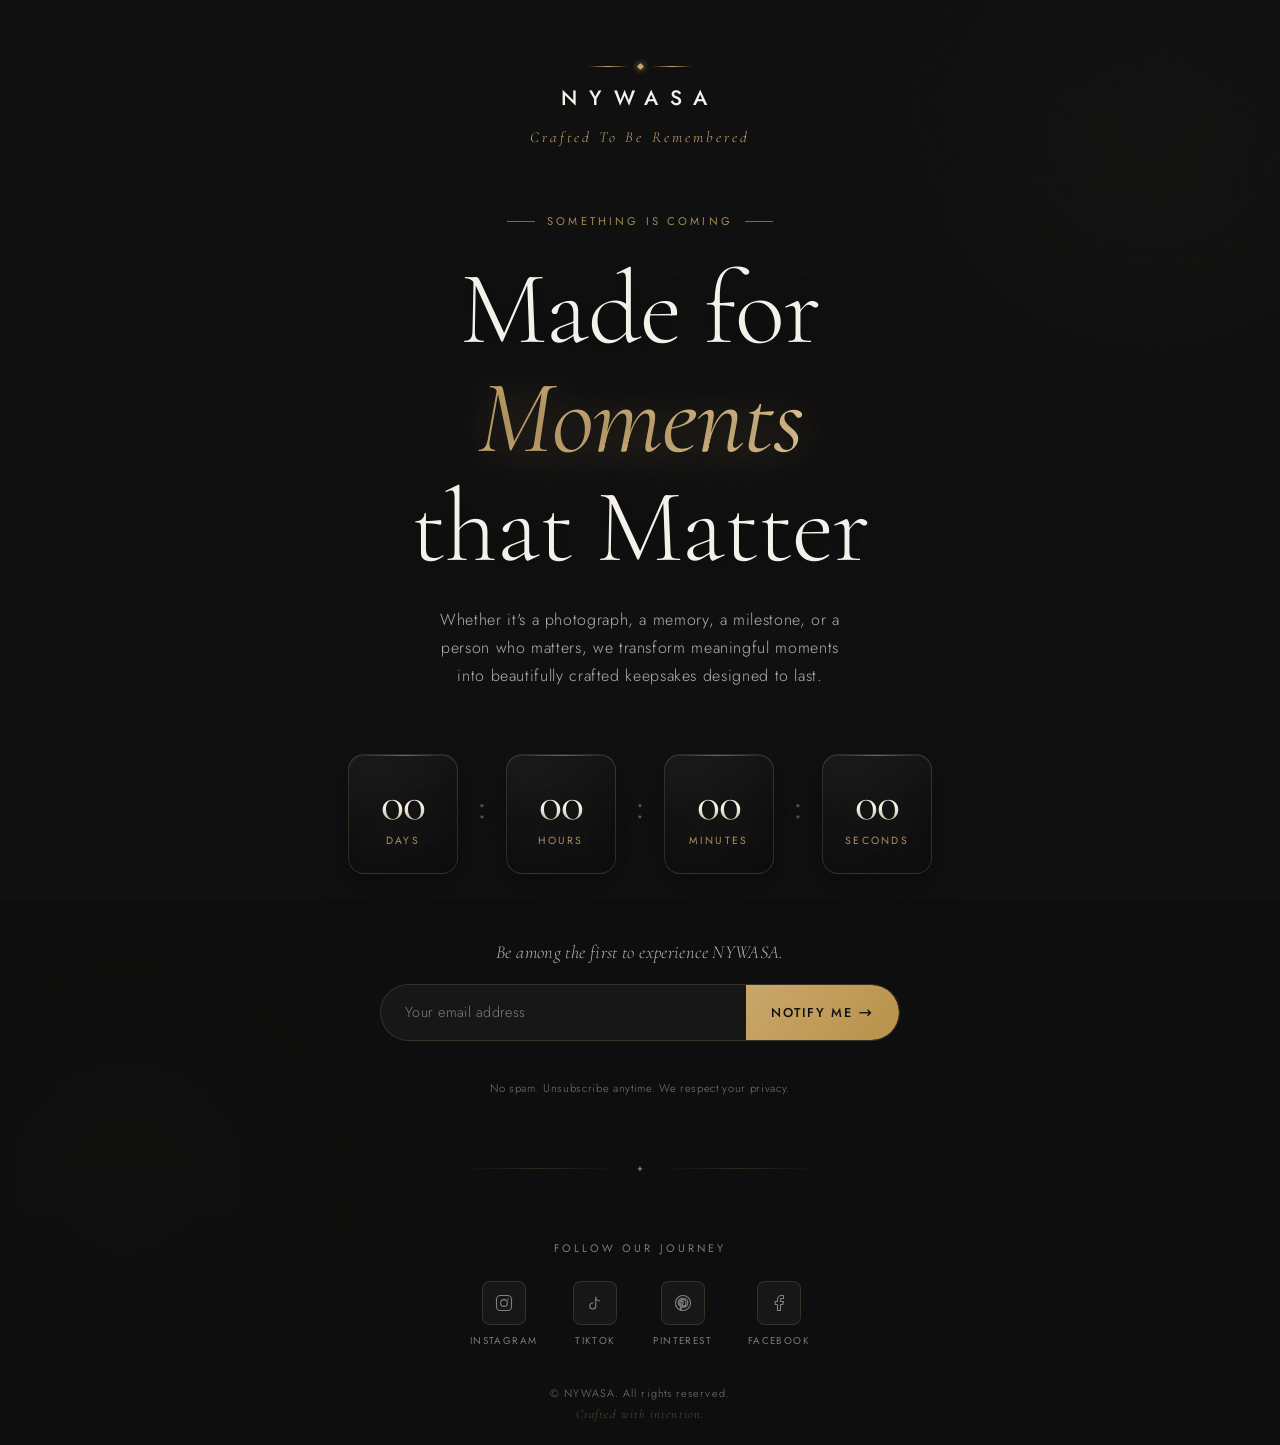
==== index.html @ c8678984 "Merge c170439ab5b6dfbc4a49804aefc891732ab17082 into 57dd207f9b0c1721b9ef463abbc9c0c4e061f1c1" ====
<!DOCTYPE html>
<html lang="en">
<head>
  <meta charset="UTF-8" />
  <meta name="viewport" content="width=device-width, initial-scale=1.0" />

  <!-- ============================================================
       SEO META TAGS
       ============================================================ -->
  <title>NYWASA — Premium Personalized Gifts | Coming Soon</title>
  <meta name="description" content="NYWASA crafts premium personalized gifts designed to leave a lasting impression. Something thoughtful is arriving. Be first to know." />
  <meta name="keywords" content="luxury gifts, personalized gifts, premium gifting, bespoke gifts, NYWASA" />
  <meta name="robots" content="index, follow" />
  <link rel="canonical" href="https://nywasa.com" />

  <!-- ============================================================
       OPEN GRAPH / SOCIAL SHARING TAGS
       ============================================================ -->
  <meta property="og:type" content="website" />
  <meta property="og:title" content="NYWASA — Something Thoughtful Is Arriving" />
  <meta property="og:description" content="Premium personalized gifts designed to leave a lasting impression." />
  <!-- REPLACE: Update this URL with your actual hosted OG image (1200x630px recommended) -->
  <meta property="og:image" content="https://nywasa.com/og-image.jpg" />
  <meta property="og:url" content="https://nywasa.com" />
  <meta property="og:site_name" content="NYWASA" />

  <meta name="twitter:card" content="summary_large_image" />
  <meta name="twitter:title" content="NYWASA — Something Thoughtful Is Arriving" />
  <meta name="twitter:description" content="Premium personalized gifts designed to leave a lasting impression." />
  <!-- REPLACE: Same OG image URL here -->
  <meta name="twitter:image" content="https://nywasa.com/og-image.jpg" />

  <!-- ============================================================
       FAVICON PLACEHOLDER
       Replace href values with your actual favicon files.
       Generate favicons at: https://realfavicongenerator.net
       ============================================================ -->
  <link rel="icon" type="image/svg+xml" href="favicon.svg" />
  <link rel="icon" type="image/png" sizes="32x32" href="favicon-32x32.png" />
  <link rel="apple-touch-icon" sizes="180x180" href="apple-touch-icon.png" />

  <!-- ============================================================
       FONTS
       Using Cormorant Garamond (display) + Jost (body) for
       a distinctly luxury editorial pairing.
       ============================================================ -->
  <link rel="preconnect" href="https://fonts.googleapis.com" />
  <link rel="preconnect" href="https://fonts.gstatic.com" crossorigin />
  <link
    href="https://fonts.googleapis.com/css2?family=Cormorant+Garamond:ital,wght@0,300;0,400;0,500;1,300;1,400&family=Jost:wght@200;300;400;500&display=swap"
    rel="stylesheet"
  />

  <link rel="stylesheet" href="style.css" />
</head>

<body>

  <!-- ============================================================
       AMBIENT GRAIN OVERLAY (pure CSS noise texture for luxury feel)
       ============================================================ -->
  <div class="grain-overlay" aria-hidden="true"></div>

  <!-- ============================================================
       HERO SECTION
       REPLACE: Change the CSS background-image in style.css
       inside the .hero selector to your actual background image.
       ============================================================ -->
  <section class="hero" aria-label="Coming soon hero section">

    <!-- Layered background overlays for depth -->
    <div class="hero__overlay hero__overlay--radial" aria-hidden="true"></div>
    <div class="hero__overlay hero__overlay--bottom" aria-hidden="true"></div>
    <div class="hero__overlay hero__overlay--top" aria-hidden="true"></div>

    <!-- Floating decorative orbs -->
    <div class="orb orb--1" aria-hidden="true"></div>
    <div class="orb orb--2" aria-hidden="true"></div>

    <div class="hero__content">

      <!-- Logo / Brand Name -->
      <header class="brand" role="banner">
        <div class="brand__mark" aria-hidden="true">
          <span class="brand__mark-line"></span>
          <span class="brand__diamond"></span>
          <span class="brand__mark-line"></span>
        </div>
        <h1 class="brand__name">NYWASA</h1>
        <p class="brand__tagline">Crafted To Be Remembered</p>
      </header>

      <!-- Hero Headline -->
      <div class="headline-block">
        <div class="headline-block__eyebrow" aria-hidden="true">
          <span class="eyebrow-line"></span>
          <span class="eyebrow-text">Something is coming</span>
          <span class="eyebrow-line"></span>
        </div>
        <h2 class="headline-block__title">
          Made for<br />
          <em>Moments</em><br />
          that Matter
        </h2>
        <p class="headline-block__sub">
          Whether it's a photograph, a memory, a milestone, or a person who matters, we transform meaningful moments into beautifully crafted keepsakes designed to last.
        </p>
      </div>

      <!-- ============================================================
           COUNTDOWN TIMER
           REPLACE: Change the LAUNCH_DATE value in script.js
           to your actual launch date (format: 'YYYY-MM-DDTHH:MM:SS')
           ============================================================ -->
      <div
        class="countdown"
        role="timer"
        aria-label="Countdown to launch"
        aria-live="polite"
      >
        <div class="countdown__card" aria-label="Days remaining">
          <div class="countdown__number" id="days">00</div>
          <div class="countdown__label">Days</div>
          <div class="countdown__card-glow" aria-hidden="true"></div>
        </div>
        <div class="countdown__separator" aria-hidden="true">:</div>
        <div class="countdown__card" aria-label="Hours remaining">
          <div class="countdown__number" id="hours">00</div>
          <div class="countdown__label">Hours</div>
          <div class="countdown__card-glow" aria-hidden="true"></div>
        </div>
        <div class="countdown__separator" aria-hidden="true">:</div>
        <div class="countdown__card" aria-label="Minutes remaining">
          <div class="countdown__number" id="minutes">00</div>
          <div class="countdown__label">Minutes</div>
          <div class="countdown__card-glow" aria-hidden="true"></div>
        </div>
        <div class="countdown__separator" aria-hidden="true">:</div>
        <div class="countdown__card" aria-label="Seconds remaining">
          <div class="countdown__number" id="seconds">00</div>
          <div class="countdown__label">Seconds</div>
          <div class="countdown__card-glow" aria-hidden="true"></div>
        </div>
      </div>

      <!-- ============================================================
           EMAIL CAPTURE FORM
           REPLACE: See script.js for email submission handling.
           Options documented there:
             1. GitHub Pages static form via Formspree (free)
             2. EmailJS (free tier)
             3. Netlify Forms (if hosting on Netlify)
           ============================================================ -->
      <div class="email-section">
        <p class="email-section__invite">
          Be among the first to experience NYWASA.
        </p>

        <div
          class="email-form"
          role="form"
          aria-label="Early access email signup"
          id="emailForm"
        >
          <div class="email-form__row">
            <label for="emailInput" class="visually-hidden">
              Your email address
            </label>
            <input
              type="email"
              id="emailInput"
              class="email-form__input"
              placeholder="Your email address"
              autocomplete="email"
              aria-required="true"
              aria-describedby="emailError emailSuccess"
              required
            />
            <button
              type="button"
              class="email-form__btn"
              id="submitBtn"
              aria-label="Join the early access list"
              onclick="handleEmailSubmit()"
            >
              <span class="btn-text">Notify Me</span>
              <span class="btn-arrow" aria-hidden="true">→</span>
            </button>
          </div>
          <p
            class="email-form__error"
            id="emailError"
            role="alert"
            aria-live="assertive"
          ></p>
          <div
            class="email-form__success"
            id="emailSuccess"
            role="status"
            aria-live="polite"
            style="display:none"
          >
            <span class="success-icon" aria-hidden="true">✦</span>
            <span>You're on the list. We'll be in touch.</span>
          </div>
        </div>

        <p class="email-section__privacy">
          No spam. Unsubscribe anytime. We respect your privacy.
        </p>
      </div>

      <!-- Divider -->
      <div class="divider" aria-hidden="true">
        <span class="divider__line"></span>
        <span class="divider__ornament">✦</span>
        <span class="divider__line"></span>
      </div>

      <!-- ============================================================
           SOCIAL LINKS
           REPLACE: Update each href with your actual social media URLs
           ============================================================ -->
      <nav class="social" aria-label="Social media links">
        <p class="social__label">Follow Our Journey</p>
        <div class="social__links">

          <!-- Instagram -->
          <a
            href="https://instagram.com/nywasa"
            class="social__link"
            target="_blank"
            rel="noopener noreferrer"
            aria-label="Follow NYWASA on Instagram"
          >
            <div class="social__icon-wrap">
              <svg class="social__icon" viewBox="0 0 24 24" fill="none" xmlns="http://www.w3.org/2000/svg" aria-hidden="true">
                <rect x="2" y="2" width="20" height="20" rx="5" stroke="currentColor" stroke-width="1.5"/>
                <circle cx="12" cy="12" r="4.5" stroke="currentColor" stroke-width="1.5"/>
                <circle cx="17.5" cy="6.5" r="1" fill="currentColor"/>
              </svg>
            </div>
            <span class="social__name">Instagram</span>
          </a>

          <!-- TikTok -->
          <a
            href="https://tiktok.com/@nywasa"
            class="social__link"
            target="_blank"
            rel="noopener noreferrer"
            aria-label="Follow NYWASA on TikTok"
          >
            <div class="social__icon-wrap">
              <svg class="social__icon" viewBox="0 0 24 24" fill="none" xmlns="http://www.w3.org/2000/svg" aria-hidden="true">
                <path d="M9 12a4 4 0 1 0 4 4V4a5 5 0 0 0 5 5" stroke="currentColor" stroke-width="1.5" stroke-linecap="round" stroke-linejoin="round"/>
              </svg>
            </div>
            <span class="social__name">TikTok</span>
          </a>

          <!-- Pinterest -->
          <a
            href="https://pinterest.com/nywasa"
            class="social__link"
            target="_blank"
            rel="noopener noreferrer"
            aria-label="Follow NYWASA on Pinterest"
          >
            <div class="social__icon-wrap">
              <svg class="social__icon" viewBox="0 0 24 24" fill="none" xmlns="http://www.w3.org/2000/svg" aria-hidden="true">
                <path d="M12 2C6.477 2 2 6.477 2 12c0 4.236 2.636 7.855 6.356 9.312-.088-.791-.167-2.005.035-2.868.181-.78 1.172-4.97 1.172-4.97s-.299-.598-.299-1.482c0-1.388.806-2.428 1.808-2.428.853 0 1.267.641 1.267 1.408 0 .858-.546 2.140-.828 3.330-.236.995.498 1.806 1.476 1.806 1.771 0 3.135-1.866 3.135-4.560 0-2.385-1.713-4.052-4.159-4.052-2.833 0-4.495 2.124-4.495 4.320 0 .855.329 1.771.740 2.271a.3.3 0 0 1 .069.284c-.075.314-.243.995-.276 1.134-.044.181-.146.220-.337.133-1.249-.581-2.030-2.407-2.030-3.874 0-3.154 2.292-6.052 6.608-6.052 3.469 0 6.165 2.473 6.165 5.776 0 3.447-2.173 6.220-5.190 6.220-1.013 0-1.966-.527-2.292-1.148l-.623 2.378c-.226.869-.835 1.958-1.244 2.621.937.290 1.931.446 2.962.446 5.523 0 10-4.477 10-10S17.523 2 12 2z" stroke="currentColor" stroke-width="1.5" stroke-linecap="round" fill="none"/>
              </svg>
            </div>
            <span class="social__name">Pinterest</span>
          </a>

          <!-- Facebook -->
          <a
            href="https://facebook.com/nywasa"
            class="social__link"
            target="_blank"
            rel="noopener noreferrer"
            aria-label="Follow NYWASA on Facebook"
          >
            <div class="social__icon-wrap">
              <svg class="social__icon" viewBox="0 0 24 24" fill="none" xmlns="http://www.w3.org/2000/svg" aria-hidden="true">
                <path d="M18 2h-3a5 5 0 0 0-5 5v3H7v4h3v8h4v-8h3l1-4h-4V7a1 1 0 0 1 1-1h3z" stroke="currentColor" stroke-width="1.5" stroke-linecap="round" stroke-linejoin="round"/>
              </svg>
            </div>
            <span class="social__name">Facebook</span>
          </a>

        </div>
      </nav>

    </div><!-- /.hero__content -->

    <!-- Footer inside hero -->
    <footer class="hero__footer" role="contentinfo">
      <p>© <span id="currentYear"></span> NYWASA. All rights reserved.</p>
      <p class="hero__footer-sub">Crafted with intention.</p>
    </footer>

  </section>

  <script src="script.js"></script>
</body>
</html>
---- style.css ----
/* ================================================================
   NYWASA — Coming Soon Landing Page
   style.css
   
   Architecture:
   1. CSS Custom Properties (Design Tokens)
   2. Reset & Base
   3. Grain Overlay
   4. Hero & Background
   5. Brand / Logo
   6. Headline Block
   7. Countdown Timer
   8. Email Capture
   9. Divider
   10. Social Links
   11. Footer
   12. Animations & Keyframes
   13. Utility Classes
   14. Responsive Breakpoints
   ================================================================ */


/* ----------------------------------------------------------------
   1. DESIGN TOKENS
   REPLACE: Update colors, fonts here to re-theme the entire page
   ---------------------------------------------------------------- */
:root {
  /* Colors */
  --color-bg:         #0E0E0E;
  --color-surface:    #141414;
  --color-glass:      rgba(255, 255, 255, 0.04);
  --color-glass-border: rgba(201, 166, 107, 0.18);
  --color-text:       #F5F2EB;
  --color-text-muted: rgba(245, 242, 235, 0.48);
  --color-text-sub:   rgba(245, 242, 235, 0.72);
  --color-gold:       #C9A66B;
  --color-gold-light: #DFC08A;
  --color-gold-dim:   rgba(201, 166, 107, 0.24);
  --color-gold-glow:  rgba(201, 166, 107, 0.08);
  --color-error:      #E07070;
  --color-success:    #8FAF85;

  /* Typography */
  --font-display:  'Cormorant Garamond', Georgia, serif;
  --font-body:     'Jost', system-ui, sans-serif;

  /* Spacing */
  --space-xs:  0.5rem;
  --space-sm:  1rem;
  --space-md:  1.5rem;
  --space-lg:  2.5rem;
  --space-xl:  4rem;
  --space-2xl: 6rem;

  /* Motion */
  --ease-luxury:  cubic-bezier(0.16, 1, 0.3, 1);
  --ease-smooth:  cubic-bezier(0.4, 0, 0.2, 1);
  --duration-fast: 240ms;
  --duration-med:  480ms;
  --duration-slow: 800ms;

  /* Radii */
  --radius-sm:  4px;
  --radius-md:  8px;
  --radius-lg:  16px;
  --radius-xl:  24px;
  --radius-pill: 100px;
}


/* ----------------------------------------------------------------
   2. RESET & BASE
   ---------------------------------------------------------------- */
*, *::before, *::after {
  margin: 0;
  padding: 0;
  box-sizing: border-box;
}

html {
  font-size: 16px;
  scroll-behavior: smooth;
  -webkit-text-size-adjust: 100%;
}

body {
  background-color: var(--color-bg);
  color: var(--color-text);
  font-family: var(--font-body);
  font-weight: 300;
  line-height: 1.6;
  min-height: 100vh;
  overflow-x: hidden;
  -webkit-font-smoothing: antialiased;
  -moz-osx-font-smoothing: grayscale;
}

img, svg { display: block; max-width: 100%; }

a {
  color: inherit;
  text-decoration: none;
}

button {
  font-family: inherit;
  cursor: pointer;
  border: none;
  background: none;
}

input {
  font-family: inherit;
  appearance: none;
  -webkit-appearance: none;
}

/* Focus-visible for keyboard nav */
:focus-visible {
  outline: 2px solid var(--color-gold);
  outline-offset: 3px;
  border-radius: var(--radius-sm);
}


/* ----------------------------------------------------------------
   3. GRAIN OVERLAY — adds luxury film texture
   ---------------------------------------------------------------- */
.grain-overlay {
  position: fixed;
  inset: 0;
  z-index: 999;
  pointer-events: none;
  opacity: 0.032;
  background-image: url("data:image/svg+xml,%3Csvg viewBox='0 0 256 256' xmlns='http://www.w3.org/2000/svg'%3E%3Cfilter id='noise'%3E%3CfeTurbulence type='fractalNoise' baseFrequency='0.9' numOctaves='4' stitchTiles='stitch'/%3E%3C/filter%3E%3Crect width='100%25' height='100%25' filter='url(%23noise)'/%3E%3C/svg%3E");
  background-repeat: repeat;
  background-size: 128px 128px;
}


/* ----------------------------------------------------------------
   4. HERO & BACKGROUND
   REPLACE: Update the background-image URL below to your own image.
   Recommended: a high-quality image of elegant gift wrapping,
   ribbon, velvet, bokeh lights, or luxury lifestyle.
   Free options: unsplash.com, pexels.com (search "luxury gift",
   "velvet texture", "bokeh gold")
   ---------------------------------------------------------------- */
.hero {
  position: relative;
  min-height: 100vh;
  display: flex;
  flex-direction: column;
  align-items: center;
  justify-content: center;

  /* REPLACE: Swap this URL with your background image URL or local path */
  background-image: url('BG.png');
  background-size: cover;
  background-position: center center;
  background-attachment: fixed;
  background-repeat: no-repeat;

  padding: var(--space-xl) var(--space-md);
  padding-bottom: 6rem;
}

/* Multi-layer dark overlay for depth and readability */
.hero__overlay {
  position: absolute;
  inset: 0;
  pointer-events: none;
}

.hero__overlay--radial {
  background: radial-gradient(
    ellipse 80% 60% at 50% 40%,
    rgba(14,14,14,0.55) 0%,
    rgba(14,14,14,0.92) 100%
  );
  z-index: 1;
}

.hero__overlay--bottom {
  background: linear-gradient(
    to top,
    rgba(14,14,14,1) 0%,
    rgba(14,14,14,0.3) 40%,
    transparent 70%
  );
  z-index: 2;
}

.hero__overlay--top {
  background: linear-gradient(
    to bottom,
    rgba(14,14,14,0.7) 0%,
    transparent 30%
  );
  z-index: 2;
}

/* Ambient glow orbs for atmosphere */
.orb {
  position: absolute;
  border-radius: 50%;
  pointer-events: none;
  z-index: 1;
  filter: blur(80px);
  animation: orb-drift 12s ease-in-out infinite alternate;
}

.orb--1 {
  width: clamp(300px, 40vw, 600px);
  height: clamp(300px, 40vw, 600px);
  top: -10%;
  right: -10%;
  background: radial-gradient(circle, rgba(201,166,107,0.07) 0%, transparent 70%);
  animation-duration: 15s;
}

.orb--2 {
  width: clamp(200px, 30vw, 450px);
  height: clamp(200px, 30vw, 450px);
  bottom: 5%;
  left: -5%;
  background: radial-gradient(circle, rgba(201,166,107,0.05) 0%, transparent 70%);
  animation-duration: 20s;
  animation-delay: -7s;
}

@keyframes orb-drift {
  from { transform: translate(0, 0) scale(1); }
  to   { transform: translate(30px, -40px) scale(1.08); }
}

/* Hero content wrapper */
.hero__content {
  position: relative;
  z-index: 10;
  width: 100%;
  max-width: 760px;
  margin: 0 auto;
  display: flex;
  flex-direction: column;
  align-items: center;
  gap: var(--space-lg);
  text-align: center;
}


/* ----------------------------------------------------------------
   5. BRAND / LOGO
   ---------------------------------------------------------------- */
.brand {
  display: flex;
  flex-direction: column;
  align-items: center;
  gap: 0.6rem;
  animation: fade-up 1s var(--ease-luxury) 0.1s both;
}

.brand__mark {
  display: flex;
  align-items: center;
  gap: 0.6rem;
  margin-bottom: 0.2rem;
}

.brand__mark-line {
  display: block;
  width: 40px;
  height: 1px;
  background: linear-gradient(to right, transparent, var(--color-gold), transparent);
}

.brand__diamond {
  display: block;
  width: 5px;
  height: 5px;
  background: var(--color-gold);
  transform: rotate(45deg);
  border-radius: 1px;
  box-shadow: 0 0 6px var(--color-gold);
}

.brand__name {
  font-family: var(--font-body);
  font-size: clamp(1.1rem, 2.5vw, 1.3rem);
  font-weight: 500;
  letter-spacing: 0.55em;
  color: var(--color-text);
  text-transform: uppercase;
}

.brand__tagline {
  font-family: var(--font-display);
  font-style: italic;
  font-weight: 300;
  font-size: clamp(0.85rem, 1.8vw, 0.95rem);
  color: var(--color-gold);
  letter-spacing: 0.2em;
}


/* ----------------------------------------------------------------
   6. HEADLINE BLOCK
   ---------------------------------------------------------------- */
.headline-block {
  display: flex;
  flex-direction: column;
  align-items: center;
  gap: var(--space-md);
  animation: fade-up 1s var(--ease-luxury) 0.3s both;
}

.headline-block__eyebrow {
  display: flex;
  align-items: center;
  gap: 0.75rem;
  font-family: var(--font-body);
  font-size: 0.7rem;
  font-weight: 400;
  letter-spacing: 0.28em;
  text-transform: uppercase;
  color: var(--color-gold);
}

.eyebrow-line {
  display: block;
  width: 28px;
  height: 1px;
  background: var(--color-gold);
  opacity: 0.6;
}

.eyebrow-text {
  opacity: 0.8;
}

.headline-block__title {
  font-family: var(--font-display);
  font-size: clamp(3rem, 9vw, 6.5rem);
  font-weight: 300;
  line-height: 1.05;
  color: var(--color-text);
  letter-spacing: -0.01em;
  text-shadow: 0 2px 24px rgba(0, 0, 0, 0.55);
}

/* The italic gold accent word ("Moments") */
.headline-block__title em {
  font-style: italic;
  display: inline-block;
  font-weight: 400;
  background: linear-gradient(
    100deg,
    var(--color-gold) 0%,
    var(--color-gold-light) 45%,
    #F0D9A8 55%,
    var(--color-gold) 100%
  );
  background-size: 200% auto;
  -webkit-background-clip: text;
  background-clip: text;
  -webkit-text-fill-color: transparent;
  color: var(--color-gold); /* fallback */
  filter: drop-shadow(0 4px 18px rgba(201, 166, 107, 0.28));
  animation: shimmer 6s linear infinite;
}

.headline-block__sub {
  font-family: var(--font-body);
  font-size: clamp(0.875rem, 2vw, 1rem);
  font-weight: 300;
  color: var(--color-text-sub);
  letter-spacing: 0.04em;
  max-width: 46ch;
  line-height: 1.75;
}


/* ----------------------------------------------------------------
   7. COUNTDOWN TIMER
   ---------------------------------------------------------------- */
.countdown {
  display: flex;
  align-items: center;
  gap: clamp(0.5rem, 2vw, 1.25rem);
  animation: fade-up 1s var(--ease-luxury) 0.5s both;
}

.countdown__card {
  position: relative;
  display: flex;
  flex-direction: column;
  align-items: center;
  justify-content: center;
  width: clamp(70px, 16vw, 110px);
  height: clamp(80px, 18vw, 120px);
  padding: var(--space-sm) var(--space-xs);
  background:
    linear-gradient(160deg, rgba(255, 255, 255, 0.06) 0%, rgba(255, 255, 255, 0.015) 45%, rgba(0, 0, 0, 0.12) 100%);
  border: 1px solid var(--color-glass-border);
  border-radius: var(--radius-lg);
  backdrop-filter: blur(14px);
  -webkit-backdrop-filter: blur(14px);
  box-shadow:
    inset 0 1px 0 rgba(255, 255, 255, 0.08),
    inset 0 0 24px rgba(0, 0, 0, 0.25),
    0 12px 32px rgba(0, 0, 0, 0.35);
  overflow: hidden;
  transition: transform var(--duration-fast) var(--ease-smooth),
              border-color var(--duration-fast) var(--ease-smooth),
              box-shadow var(--duration-fast) var(--ease-smooth);
}

/* Thin gold accent highlight along the top edge */
.countdown__card::before {
  content: '';
  position: absolute;
  top: 0;
  left: 15%;
  right: 15%;
  height: 1px;
  background: linear-gradient(to right, transparent, var(--color-gold), transparent);
  opacity: 0.5;
  transition: opacity var(--duration-fast) var(--ease-smooth);
}

.countdown__card:hover {
  transform: translateY(-4px);
  border-color: rgba(201,166,107,0.45);
  box-shadow:
    inset 0 1px 0 rgba(255, 255, 255, 0.1),
    inset 0 0 24px rgba(0, 0, 0, 0.2),
    0 18px 40px rgba(0, 0, 0, 0.45),
    0 0 24px rgba(201, 166, 107, 0.12);
}

.countdown__card:hover::before {
  opacity: 0.9;
}

.countdown__card-glow {
  position: absolute;
  inset: 0;
  background: radial-gradient(ellipse at 50% 120%, var(--color-gold-dim) 0%, transparent 65%);
  opacity: 0;
  transition: opacity var(--duration-med) var(--ease-smooth);
  pointer-events: none;
}

.countdown__card:hover .countdown__card-glow {
  opacity: 1;
}

.countdown__number {
  position: relative;
  font-family: var(--font-display);
  font-size: clamp(1.8rem, 5.5vw, 3rem);
  font-weight: 400;
  line-height: 1;
  letter-spacing: -0.02em;
  background: linear-gradient(180deg, #FFFFFF 0%, var(--color-text) 55%, rgba(223, 192, 138, 0.85) 100%);
  -webkit-background-clip: text;
  background-clip: text;
  -webkit-text-fill-color: transparent;
  color: var(--color-text); /* fallback */
  /* Flip animation applied via JS class */
  transition: opacity 200ms ease;
}

/* Class toggled by JS for tick animation */
.countdown__number.tick {
  animation: count-tick 350ms var(--ease-luxury);
}

@keyframes count-tick {
  0%   { transform: translateY(-6px); opacity: 0; }
  100% { transform: translateY(0);    opacity: 1; }
}

.countdown__label {
  font-family: var(--font-body);
  font-size: clamp(0.55rem, 1.2vw, 0.65rem);
  font-weight: 400;
  letter-spacing: 0.22em;
  text-transform: uppercase;
  color: var(--color-gold);
  margin-top: 0.3rem;
  opacity: 0.85;
}

.countdown__separator {
  font-family: var(--font-display);
  font-size: clamp(1.5rem, 4vw, 2.5rem);
  font-weight: 300;
  color: var(--color-gold);
  opacity: 0.45;
  margin-bottom: 1.2rem; /* align with numbers, not labels */
  animation: sep-pulse 2s ease-in-out infinite;
}

@keyframes sep-pulse {
  0%, 100% { opacity: 0.45; }
  50%       { opacity: 0.15; }
}


/* ----------------------------------------------------------------
   8. EMAIL CAPTURE
   ---------------------------------------------------------------- */
.email-section {
  width: 100%;
  max-width: 540px;
  display: flex;
  flex-direction: column;
  align-items: center;
  gap: var(--space-sm);
  animation: fade-up 1s var(--ease-luxury) 0.7s both;
}

.email-section__invite {
  font-family: var(--font-display);
  font-style: italic;
  font-weight: 300;
  font-size: clamp(1rem, 2.2vw, 1.15rem);
  color: var(--color-text-sub);
  letter-spacing: 0.02em;
}

.email-form {
  width: 100%;
  display: flex;
  flex-direction: column;
  gap: 0.5rem;
}

.email-form__row {
  display: flex;
  gap: 0;
  width: 100%;
  background: var(--color-glass);
  border: 1px solid var(--color-glass-border);
  border-radius: var(--radius-pill);
  overflow: hidden;
  backdrop-filter: blur(12px);
  -webkit-backdrop-filter: blur(12px);
  transition: border-color var(--duration-fast) var(--ease-smooth),
              box-shadow var(--duration-fast) var(--ease-smooth);
}

.email-form__row:focus-within {
  border-color: rgba(201,166,107,0.5);
  box-shadow: 0 0 0 3px rgba(201,166,107,0.08),
              0 8px 32px rgba(0,0,0,0.4);
}

.email-form__input {
  flex: 1;
  min-width: 0;
  padding: 1rem 1.5rem;
  background: transparent;
  border: none;
  outline: none;
  color: var(--color-text);
  font-family: var(--font-body);
  font-size: 0.9rem;
  font-weight: 300;
  letter-spacing: 0.03em;
}

.email-form__input::placeholder {
  color: var(--color-text-muted);
}

.email-form__input:-webkit-autofill {
  -webkit-box-shadow: 0 0 0 100px #1a1a1a inset;
  -webkit-text-fill-color: var(--color-text);
}

.email-form__btn {
  display: flex;
  align-items: center;
  gap: 0.4rem;
  padding: 1rem 1.6rem;
  background: linear-gradient(135deg, var(--color-gold) 0%, #B8924A 100%);
  color: #0E0E0E;
  font-family: var(--font-body);
  font-size: 0.8rem;
  font-weight: 500;
  letter-spacing: 0.12em;
  text-transform: uppercase;
  border: none;
  cursor: pointer;
  border-radius: 0 var(--radius-pill) var(--radius-pill) 0;
  flex-shrink: 0;
  transition: background var(--duration-fast) var(--ease-smooth),
              transform var(--duration-fast) var(--ease-smooth),
              box-shadow var(--duration-fast) var(--ease-smooth);
  position: relative;
  overflow: hidden;
}

.email-form__btn::before {
  content: '';
  position: absolute;
  top: 0;
  bottom: 0;
  left: -60%;
  width: 50%;
  background: linear-gradient(
    100deg,
    transparent 0%,
    rgba(255, 255, 255, 0.45) 50%,
    transparent 100%
  );
  transform: skewX(-20deg);
  opacity: 0;
}

.email-form__btn:hover::before {
  animation: btn-gleam 0.85s var(--ease-smooth);
}

@keyframes btn-gleam {
  0%   { left: -60%; opacity: 0.7; }
  100% { left: 130%; opacity: 0; }
}

.email-form__btn:hover {
  box-shadow: 0 4px 20px rgba(201,166,107,0.32);
  transform: translateY(-1px);
}

.email-form__btn:active {
  transform: translateY(0);
  box-shadow: none;
}

.email-form__btn.loading {
  pointer-events: none;
  opacity: 0.8;
}

.btn-arrow {
  font-size: 1rem;
  transition: transform var(--duration-fast) ease;
  display: inline-block;
}

.email-form__btn:hover .btn-arrow {
  transform: translateX(3px);
}

/* Error state */
.email-form__error {
  font-family: var(--font-body);
  font-size: 0.78rem;
  font-weight: 300;
  color: var(--color-error);
  letter-spacing: 0.03em;
  text-align: center;
  min-height: 1.2em;
  transition: opacity var(--duration-fast) ease;
}

/* Success state */
.email-form__success {
  display: flex;
  align-items: center;
  justify-content: center;
  gap: 0.6rem;
  padding: var(--space-sm) var(--space-md);
  background: rgba(143, 175, 133, 0.08);
  border: 1px solid rgba(143, 175, 133, 0.25);
  border-radius: var(--radius-md);
  color: var(--color-success);
  font-family: var(--font-body);
  font-size: 0.88rem;
  font-weight: 300;
  letter-spacing: 0.05em;
  animation: fade-up 0.5s var(--ease-luxury) both;
}

.success-icon {
  color: var(--color-gold);
  font-size: 0.8rem;
  animation: spin-once 0.6s var(--ease-luxury);
}

@keyframes spin-once {
  from { transform: rotate(-180deg) scale(0); opacity: 0; }
  to   { transform: rotate(0) scale(1); opacity: 1; }
}

.email-section__privacy {
  font-family: var(--font-body);
  font-size: 0.7rem;
  font-weight: 300;
  color: var(--color-text-muted);
  letter-spacing: 0.06em;
}


/* ----------------------------------------------------------------
   9. DIVIDER
   ---------------------------------------------------------------- */
.divider {
  display: flex;
  align-items: center;
  gap: var(--space-sm);
  width: 100%;
  max-width: 360px;
  animation: fade-up 1s var(--ease-luxury) 0.9s both;
}

.divider__line {
  flex: 1;
  height: 1px;
  background: linear-gradient(to right, transparent, var(--color-glass-border), transparent);
}

.divider__ornament {
  color: var(--color-gold);
  font-size: 0.55rem;
  opacity: 0.7;
}


/* ----------------------------------------------------------------
   10. SOCIAL LINKS
   ---------------------------------------------------------------- */
.social {
  display: flex;
  flex-direction: column;
  align-items: center;
  gap: var(--space-md);
  animation: fade-up 1s var(--ease-luxury) 1.1s both;
}

.social__label {
  font-family: var(--font-body);
  font-size: 0.68rem;
  font-weight: 400;
  letter-spacing: 0.28em;
  text-transform: uppercase;
  color: var(--color-text-muted);
}

.social__links {
  display: flex;
  align-items: center;
  gap: clamp(1.25rem, 4vw, 2.25rem);
}

.social__link {
  display: flex;
  flex-direction: column;
  align-items: center;
  gap: 0.5rem;
  text-decoration: none;
  color: var(--color-text-muted);
  transition: color var(--duration-fast) var(--ease-smooth),
              transform var(--duration-fast) var(--ease-smooth);
}

.social__link:hover {
  color: var(--color-gold);
  transform: translateY(-4px);
}

.social__icon-wrap {
  width: 44px;
  height: 44px;
  display: flex;
  align-items: center;
  justify-content: center;
  background: var(--color-glass);
  border: 1px solid var(--color-glass-border);
  border-radius: var(--radius-md);
  backdrop-filter: blur(8px);
  -webkit-backdrop-filter: blur(8px);
  transition: background var(--duration-fast) ease,
              border-color var(--duration-fast) ease,
              box-shadow var(--duration-fast) ease;
}

.social__link:hover .social__icon-wrap {
  background: var(--color-gold-glow);
  border-color: rgba(201,166,107,0.35);
  box-shadow: 0 0 16px rgba(201,166,107,0.14);
}

.social__icon {
  width: 18px;
  height: 18px;
  flex-shrink: 0;
  color: currentColor;
}

.social__name {
  font-family: var(--font-body);
  font-size: 0.62rem;
  font-weight: 400;
  letter-spacing: 0.14em;
  text-transform: uppercase;
}


/* ----------------------------------------------------------------
   11. FOOTER
   ---------------------------------------------------------------- */
.hero__footer {
  position: absolute;
  bottom: 0;
  left: 0;
  right: 0;
  z-index: 10;
  padding: 1.25rem var(--space-md);
  text-align: center;
  font-family: var(--font-body);
  font-size: 0.68rem;
  font-weight: 300;
  color: var(--color-text-muted);
  letter-spacing: 0.1em;
  display: flex;
  flex-direction: column;
  gap: 0.2rem;
  animation: fade-in 1.5s var(--ease-luxury) 1.4s both;
}

.hero__footer-sub {
  font-family: var(--font-display);
  font-style: italic;
  font-size: 0.78rem;
  color: rgba(201,166,107,0.4);
}


/* ----------------------------------------------------------------
   12. KEYFRAME ANIMATIONS
   ---------------------------------------------------------------- */
@keyframes fade-up {
  from {
    opacity: 0;
    transform: translateY(24px);
  }
  to {
    opacity: 1;
    transform: translateY(0);
  }
}

@keyframes fade-in {
  from { opacity: 0; }
  to   { opacity: 1; }
}

@keyframes shimmer {
  0%   { background-position: -200% center; }
  100% { background-position: 200% center; }
}


/* ----------------------------------------------------------------
   13. UTILITY CLASSES
   ---------------------------------------------------------------- */
.visually-hidden {
  position: absolute;
  width: 1px;
  height: 1px;
  padding: 0;
  margin: -1px;
  overflow: hidden;
  clip: rect(0,0,0,0);
  white-space: nowrap;
  border: 0;
}


/* ----------------------------------------------------------------
   14. RESPONSIVE BREAKPOINTS
   ---------------------------------------------------------------- */

/* ---- Mobile S (320px–480px) ---- */
@media (max-width: 480px) {
  .hero {
    background-attachment: scroll; /* Fixes iOS parallax jank */
    padding: var(--space-xl) var(--space-sm);
    padding-bottom: 5rem;
    gap: var(--space-md);
  }

  .hero__content {
    gap: var(--space-md);
  }

  .brand__name {
    letter-spacing: 0.4em;
  }

  .headline-block__title {
    font-size: clamp(2.6rem, 13vw, 3.5rem);
  }

  .countdown {
    gap: 0.4rem;
  }

  .countdown__card {
    width: clamp(62px, 19vw, 78px);
    height: clamp(72px, 21vw, 88px);
  }

  .countdown__separator {
    font-size: 1.4rem;
  }

  .email-form__btn {
    padding: 1rem 1.1rem;
    letter-spacing: 0.06em;
  }

  .btn-arrow {
    display: none;
  }

  .social__links {
    gap: 1rem;
  }

  .social__name {
    font-size: 0.55rem;
  }
}

/* ---- Tablet (481px–768px) ---- */
@media (min-width: 481px) and (max-width: 768px) {
  .hero {
    background-attachment: scroll;
    padding: var(--space-xl) var(--space-md);
    padding-bottom: 5.5rem;
  }

  .headline-block__title {
    font-size: clamp(3.5rem, 10vw, 5rem);
  }
}

/* ---- Desktop (769px+) ---- */
@media (min-width: 769px) {
  .hero__content {
    gap: var(--space-xl);
  }

  .email-form__row {
    max-width: 520px;
    margin: 0 auto;
  }
}

/* ---- Reduced Motion Preference ---- */
@media (prefers-reduced-motion: reduce) {
  *,
  *::before,
  *::after {
    animation-duration: 0.01ms !important;
    animation-iteration-count: 1 !important;
    transition-duration: 0.01ms !important;
  }

  .orb {
    animation: none;
  }
}

/* ---- High Contrast Mode ---- */
@media (prefers-contrast: high) {
  :root {
    --color-glass-border: rgba(201, 166, 107, 0.5);
    --color-text-muted: rgba(245, 242, 235, 0.75);
    --color-text-sub: rgba(245, 242, 235, 0.9);
  }
}
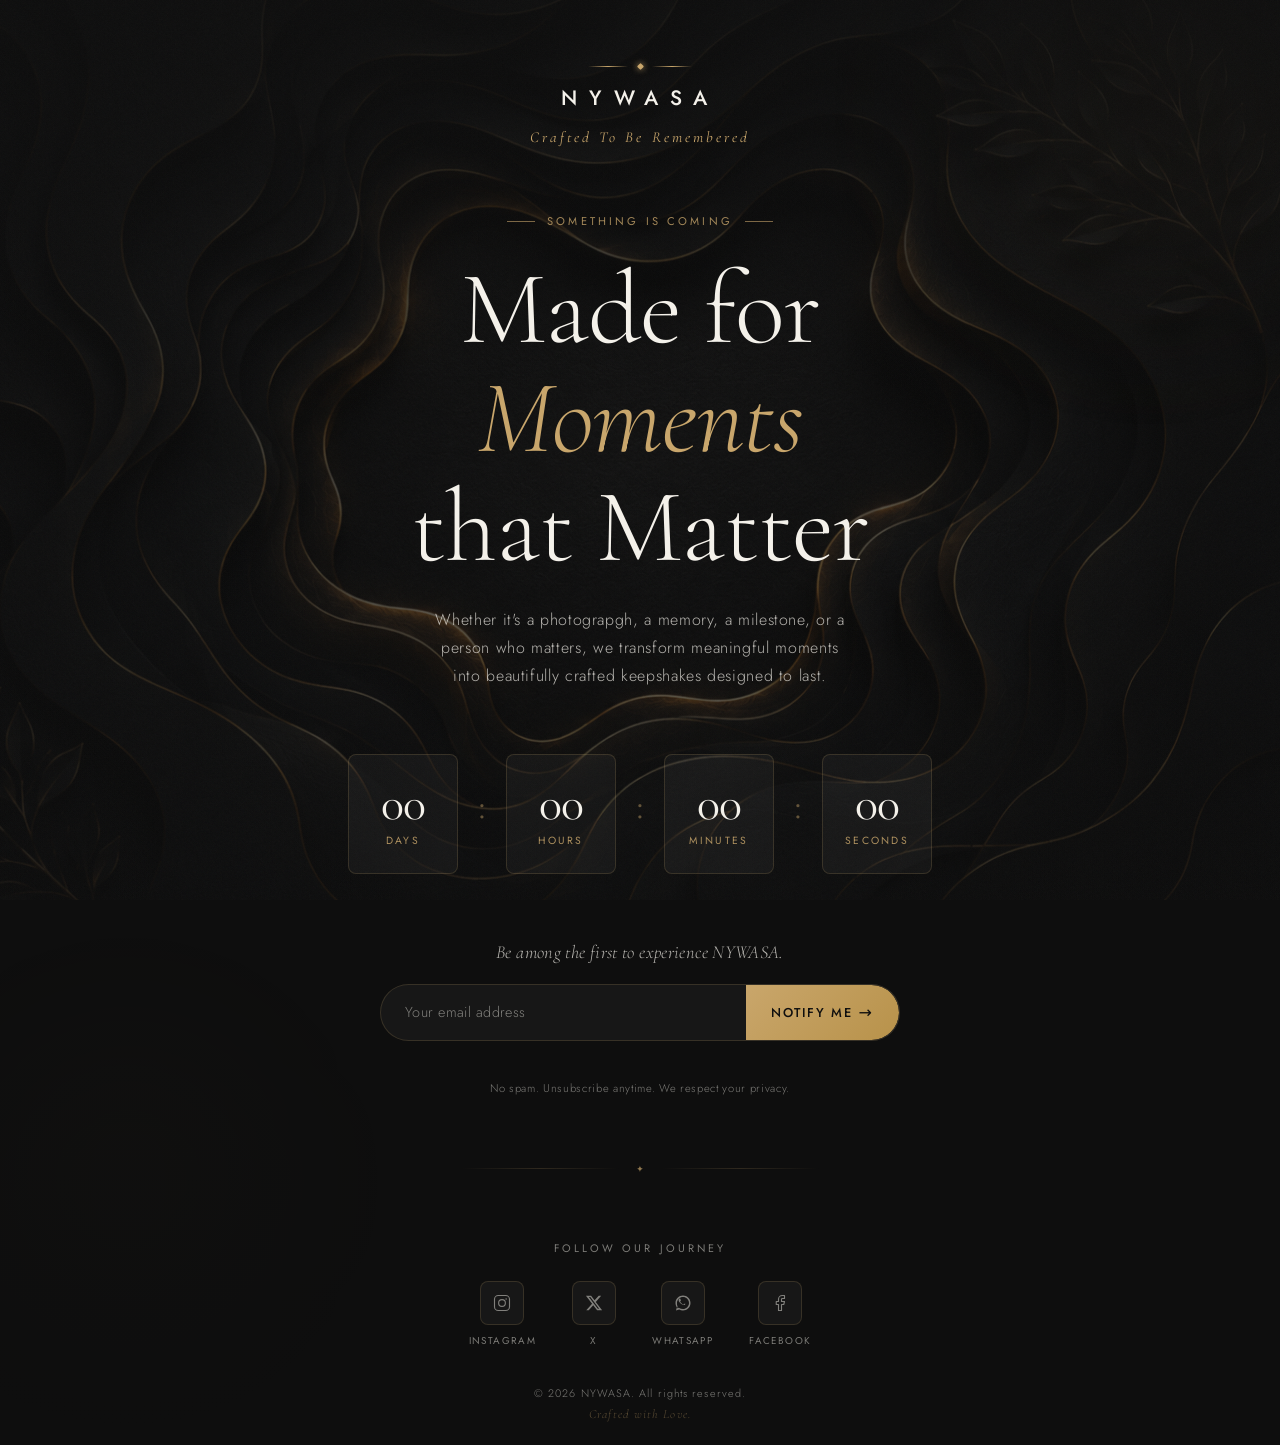
==== commit b09141d1: "Changed the socials" ====
--- a/index.html
+++ b/index.html
@@ -103,7 +103,7 @@
           that Matter
         </h2>
         <p class="headline-block__sub">
-          Whether it's a photograph, a memory, a milestone, or a person who matters, we transform meaningful moments into beautifully crafted keepsakes designed to last.
+          Whether it's a photograpgh, a memory, a milestone, or a person who matters, we transform meaningful moments into beautifully crafted keepshakes designed to last. 
         </p>
       </div>
 
@@ -243,36 +243,37 @@
             <span class="social__name">Instagram</span>
           </a>
 
-          <!-- TikTok -->
+          <!-- X / Twitter -->
           <a
-            href="https://tiktok.com/@nywasa"
+            href="https://x.com/nywasa"
             class="social__link"
             target="_blank"
             rel="noopener noreferrer"
-            aria-label="Follow NYWASA on TikTok"
+            aria-label="Follow NYWASA on X"
           >
             <div class="social__icon-wrap">
               <svg class="social__icon" viewBox="0 0 24 24" fill="none" xmlns="http://www.w3.org/2000/svg" aria-hidden="true">
-                <path d="M9 12a4 4 0 1 0 4 4V4a5 5 0 0 0 5 5" stroke="currentColor" stroke-width="1.5" stroke-linecap="round" stroke-linejoin="round"/>
+                <path d="M18.244 2.25h3.308l-7.227 8.26 8.502 11.24H16.17l-5.214-6.817L4.99 21.75H1.68l7.73-8.835L1.254 2.25H8.08l4.713 6.231zm-1.161 17.52h1.833L7.084 4.126H5.117z" fill="currentColor"/>
               </svg>
             </div>
-            <span class="social__name">TikTok</span>
+            <span class="social__name">X</span>
           </a>
 
-          <!-- Pinterest -->
+          <!-- WhatsApp -->
           <a
-            href="https://pinterest.com/nywasa"
+            href="https://wa.me/8799782362"
             class="social__link"
             target="_blank"
             rel="noopener noreferrer"
-            aria-label="Follow NYWASA on Pinterest"
+            aria-label="Chat with NYWASA on WhatsApp"
           >
             <div class="social__icon-wrap">
-              <svg class="social__icon" viewBox="0 0 24 24" fill="none" xmlns="http://www.w3.org/2000/svg" aria-hidden="true">
-                <path d="M12 2C6.477 2 2 6.477 2 12c0 4.236 2.636 7.855 6.356 9.312-.088-.791-.167-2.005.035-2.868.181-.78 1.172-4.97 1.172-4.97s-.299-.598-.299-1.482c0-1.388.806-2.428 1.808-2.428.853 0 1.267.641 1.267 1.408 0 .858-.546 2.140-.828 3.330-.236.995.498 1.806 1.476 1.806 1.771 0 3.135-1.866 3.135-4.560 0-2.385-1.713-4.052-4.159-4.052-2.833 0-4.495 2.124-4.495 4.320 0 .855.329 1.771.740 2.271a.3.3 0 0 1 .069.284c-.075.314-.243.995-.276 1.134-.044.181-.146.220-.337.133-1.249-.581-2.030-2.407-2.030-3.874 0-3.154 2.292-6.052 6.608-6.052 3.469 0 6.165 2.473 6.165 5.776 0 3.447-2.173 6.220-5.190 6.220-1.013 0-1.966-.527-2.292-1.148l-.623 2.378c-.226.869-.835 1.958-1.244 2.621.937.290 1.931.446 2.962.446 5.523 0 10-4.477 10-10S17.523 2 12 2z" stroke="currentColor" stroke-width="1.5" stroke-linecap="round" fill="none"/>
+              <svg class="social__icon" viewBox="0 0 24 24" fill="none" xmlns="http://w3.org" aria-hidden="true">
+                <path d="M12 2C6.48 2 2 6.48 2 12c0 2.17.7 4.19 1.89 5.83L2.61 22l4.33-1.23A9.94 9.94 0 0 0 12 22c5.52 0 10-4.48 10-10S17.52 2 12 2zm0 18c-1.84 0-3.55-.55-5-1.5l-.36-.21-2.58.73.75-2.46-.24-.38A7.93 7.93 0 0 1 4 12c0-4.41 3.59-8 8-8s8 3.59 8 8-3.59 8-8 8z" fill="currentColor"/>
+                <path d="M15.42 13.6c-.22-.11-1.3-.64-1.51-.71-.2-.07-.35-.11-.5.11-.15.22-.58.71-.71.86-.13.15-.26.17-.48.06A6.07 6.07 0 0 1 10 12.3c-.9-.78-1.5-1.74-1.68-2.04-.18-.3-.02-.46.13-.61.13-.13.3-.34.44-.5.15-.17.2-.28.3-.47.1-.19.05-.36-.02-.5-.07-.15-.5-1.21-.69-1.67-.18-.44-.36-.38-.5-.38h-.42c-.15 0-.4.06-.6.28-.2.22-.78.76-.78 1.86s.8 2.17.91 2.32c.11.15 1.58 2.41 3.82 3.38.53.23.95.37 1.28.48.54.17 1.03.15 1.41.09.43-.06 1.3-.53 1.49-1.04.18-.51.18-.95.13-1.04-.05-.09-.2-.15-.42-.26z" fill="currentColor"/>
               </svg>
             </div>
-            <span class="social__name">Pinterest</span>
+            <span class="social__name">WhatsApp</span>
           </a>
 
           <!-- Facebook -->
@@ -299,7 +300,7 @@
     <!-- Footer inside hero -->
     <footer class="hero__footer" role="contentinfo">
       <p>© <span id="currentYear"></span> NYWASA. All rights reserved.</p>
-      <p class="hero__footer-sub">Crafted with intention.</p>
+      <p class="hero__footer-sub">Crafted with Love.</p>
     </footer>
 
   </section>
--- a/style.css
+++ b/style.css
@@ -296,7 +296,7 @@
 .brand__tagline {
   font-family: var(--font-display);
   font-style: italic;
-  font-weight: 300;
+  font-weight: 400;
   font-size: clamp(0.85rem, 1.8vw, 0.95rem);
   color: var(--color-gold);
   letter-spacing: 0.2em;
@@ -345,28 +345,14 @@
   line-height: 1.05;
   color: var(--color-text);
   letter-spacing: -0.01em;
-  text-shadow: 0 2px 24px rgba(0, 0, 0, 0.55);
-}
-
-/* The italic gold accent word ("Moments") */
+}
+
+/* The italic "Thoughtful" word */
 .headline-block__title em {
-  font-style: italic;
+  font-style: bold;
+  color: var(--color-gold);
   display: inline-block;
-  font-weight: 400;
-  background: linear-gradient(
-    100deg,
-    var(--color-gold) 0%,
-    var(--color-gold-light) 45%,
-    #F0D9A8 55%,
-    var(--color-gold) 100%
-  );
-  background-size: 200% auto;
-  -webkit-background-clip: text;
-  background-clip: text;
-  -webkit-text-fill-color: transparent;
-  color: var(--color-gold); /* fallback */
-  filter: drop-shadow(0 4px 18px rgba(201, 166, 107, 0.28));
-  animation: shimmer 6s linear infinite;
+  font-weight: 300;
 }
 
 .headline-block__sub {
@@ -399,47 +385,19 @@
   width: clamp(70px, 16vw, 110px);
   height: clamp(80px, 18vw, 120px);
   padding: var(--space-sm) var(--space-xs);
-  background:
-    linear-gradient(160deg, rgba(255, 255, 255, 0.06) 0%, rgba(255, 255, 255, 0.015) 45%, rgba(0, 0, 0, 0.12) 100%);
+  background: var(--color-glass);
   border: 1px solid var(--color-glass-border);
-  border-radius: var(--radius-lg);
-  backdrop-filter: blur(14px);
-  -webkit-backdrop-filter: blur(14px);
-  box-shadow:
-    inset 0 1px 0 rgba(255, 255, 255, 0.08),
-    inset 0 0 24px rgba(0, 0, 0, 0.25),
-    0 12px 32px rgba(0, 0, 0, 0.35);
+  border-radius: var(--radius-md);
+  backdrop-filter: blur(12px);
+  -webkit-backdrop-filter: blur(12px);
   overflow: hidden;
   transition: transform var(--duration-fast) var(--ease-smooth),
-              border-color var(--duration-fast) var(--ease-smooth),
-              box-shadow var(--duration-fast) var(--ease-smooth);
-}
-
-/* Thin gold accent highlight along the top edge */
-.countdown__card::before {
-  content: '';
-  position: absolute;
-  top: 0;
-  left: 15%;
-  right: 15%;
-  height: 1px;
-  background: linear-gradient(to right, transparent, var(--color-gold), transparent);
-  opacity: 0.5;
-  transition: opacity var(--duration-fast) var(--ease-smooth);
+              border-color var(--duration-fast) var(--ease-smooth);
 }
 
 .countdown__card:hover {
-  transform: translateY(-4px);
-  border-color: rgba(201,166,107,0.45);
-  box-shadow:
-    inset 0 1px 0 rgba(255, 255, 255, 0.1),
-    inset 0 0 24px rgba(0, 0, 0, 0.2),
-    0 18px 40px rgba(0, 0, 0, 0.45),
-    0 0 24px rgba(201, 166, 107, 0.12);
-}
-
-.countdown__card:hover::before {
-  opacity: 0.9;
+  transform: translateY(-3px);
+  border-color: rgba(201,166,107,0.38);
 }
 
 .countdown__card-glow {
@@ -456,17 +414,12 @@
 }
 
 .countdown__number {
-  position: relative;
   font-family: var(--font-display);
   font-size: clamp(1.8rem, 5.5vw, 3rem);
   font-weight: 400;
   line-height: 1;
+  color: var(--color-text);
   letter-spacing: -0.02em;
-  background: linear-gradient(180deg, #FFFFFF 0%, var(--color-text) 55%, rgba(223, 192, 138, 0.85) 100%);
-  -webkit-background-clip: text;
-  background-clip: text;
-  -webkit-text-fill-color: transparent;
-  color: var(--color-text); /* fallback */
   /* Flip animation applied via JS class */
   transition: opacity 200ms ease;
 }
@@ -606,28 +559,13 @@
 .email-form__btn::before {
   content: '';
   position: absolute;
-  top: 0;
-  bottom: 0;
-  left: -60%;
-  width: 50%;
-  background: linear-gradient(
-    100deg,
-    transparent 0%,
-    rgba(255, 255, 255, 0.45) 50%,
-    transparent 100%
-  );
-  transform: skewX(-20deg);
+  inset: 0;
+  background: linear-gradient(135deg, rgba(255,255,255,0.12) 0%, transparent 60%);
   opacity: 0;
-}
-
-.email-form__btn:hover::before {
-  animation: btn-gleam 0.85s var(--ease-smooth);
-}
-
-@keyframes btn-gleam {
-  0%   { left: -60%; opacity: 0.7; }
-  100% { left: 130%; opacity: 0; }
-}
+  transition: opacity var(--duration-fast) ease;
+}
+
+.email-form__btn:hover::before { opacity: 1; }
 
 .email-form__btn:hover {
   box-shadow: 0 4px 20px rgba(201,166,107,0.32);
@@ -961,6 +899,14 @@
   }
 }
 
+/* ---- Large Desktop (1400px+) ---- */
+@media (min-width: 1400px) {
+  .hero {
+    background-image: url('BG.png');
+    /* REPLACE: use a 2400px wide version for retina displays */
+  }
+}
+
 /* ---- Reduced Motion Preference ---- */
 @media (prefers-reduced-motion: reduce) {
   *,
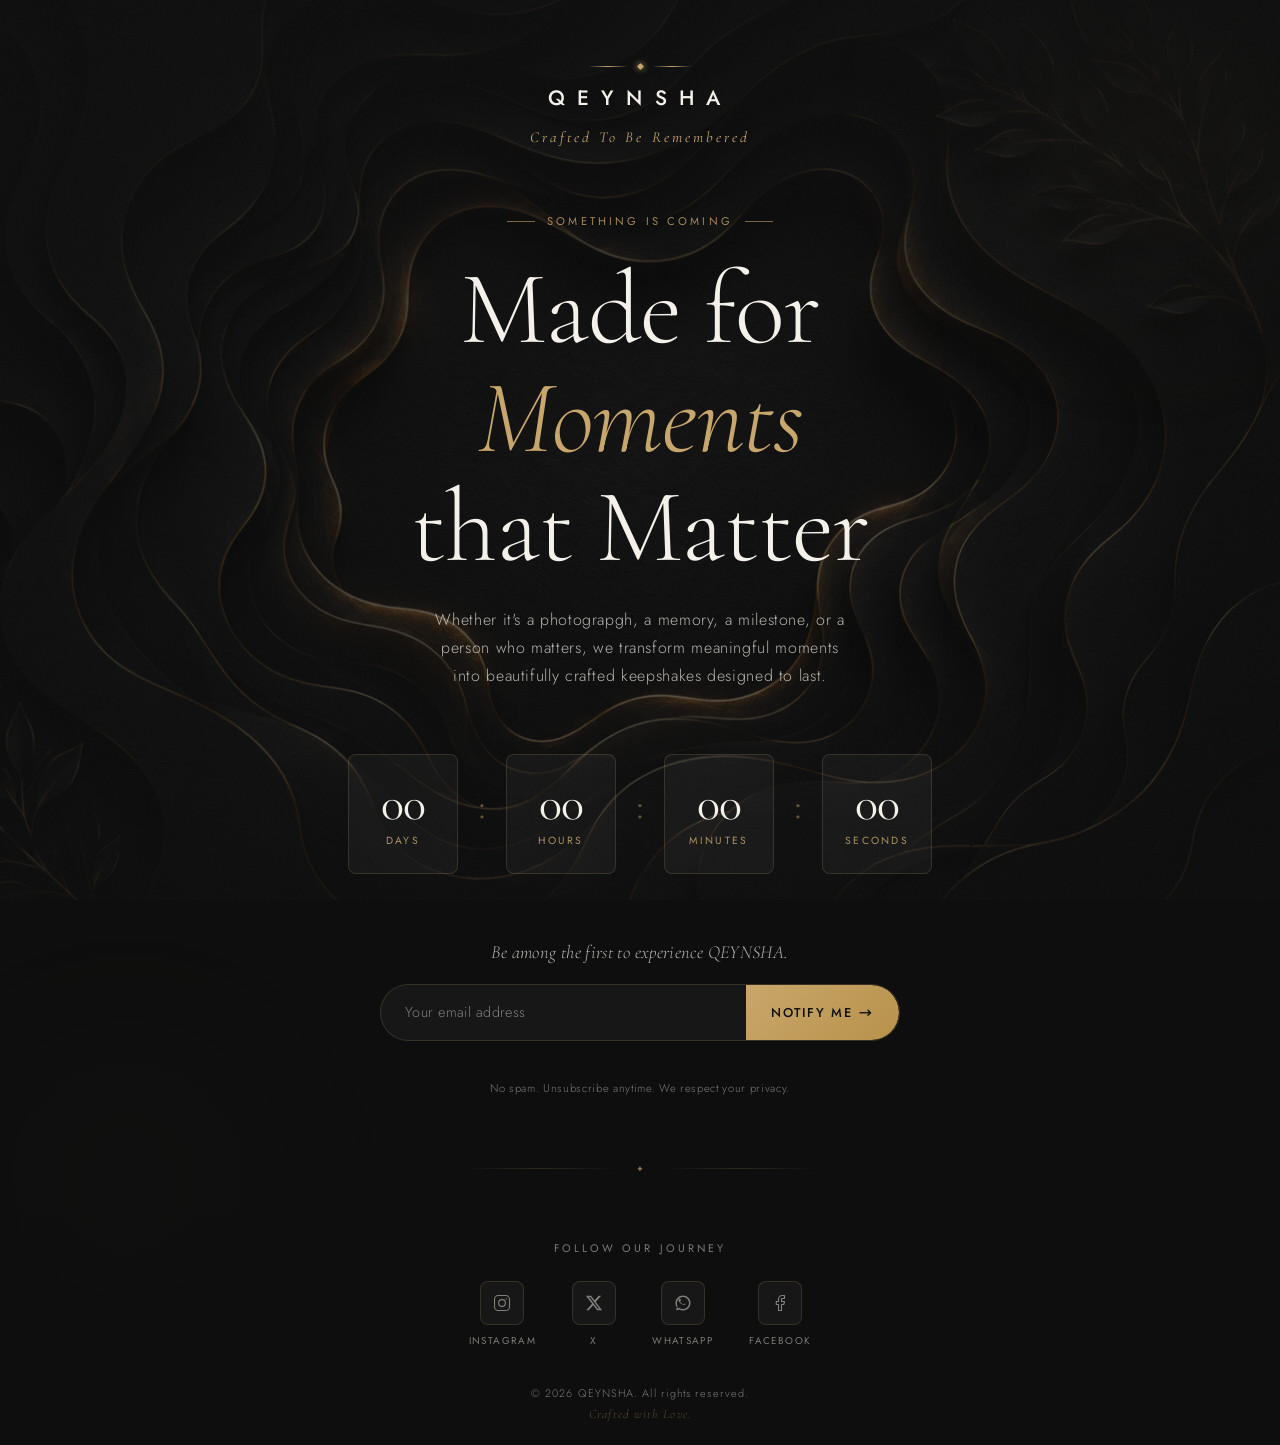
==== commit 4a3d3cd6: "Updated brand Name" ====
--- a/index.html
+++ b/index.html
@@ -7,28 +7,28 @@
   <!-- ============================================================
        SEO META TAGS
        ============================================================ -->
-  <title>NYWASA — Premium Personalized Gifts | Coming Soon</title>
-  <meta name="description" content="NYWASA crafts premium personalized gifts designed to leave a lasting impression. Something thoughtful is arriving. Be first to know." />
-  <meta name="keywords" content="luxury gifts, personalized gifts, premium gifting, bespoke gifts, NYWASA" />
+  <title>QEYNSHA — Premium Personalized Gifts | Coming Soon</title>
+  <meta name="description" content="Qeynsha crafts premium personalized gifts designed to leave a lasting impression. Something thoughtful is arriving. Be first to know." />
+  <meta name="keywords" content="luxury gifts, personalized gifts, premium gifting, bespoke gifts, QEYNSHA" />
   <meta name="robots" content="index, follow" />
-  <link rel="canonical" href="https://nywasa.com" />
+  <link rel="canonical" href="https://qeynsha.com" />
 
   <!-- ============================================================
        OPEN GRAPH / SOCIAL SHARING TAGS
        ============================================================ -->
   <meta property="og:type" content="website" />
-  <meta property="og:title" content="NYWASA — Something Thoughtful Is Arriving" />
+  <meta property="og:title" content="QEYNSHA — Something Thoughtful Is Arriving" />
   <meta property="og:description" content="Premium personalized gifts designed to leave a lasting impression." />
   <!-- REPLACE: Update this URL with your actual hosted OG image (1200x630px recommended) -->
-  <meta property="og:image" content="https://nywasa.com/og-image.jpg" />
-  <meta property="og:url" content="https://nywasa.com" />
-  <meta property="og:site_name" content="NYWASA" />
+  <meta property="og:image" content="https://qeynsha.com/og-image.jpg" />
+  <meta property="og:url" content="https://qeynsha.com" />
+  <meta property="og:site_name" content="QEYNSHA" />
 
   <meta name="twitter:card" content="summary_large_image" />
-  <meta name="twitter:title" content="NYWASA — Something Thoughtful Is Arriving" />
+  <meta name="twitter:title" content="QEYNSHA — Something Thoughtful Is Arriving" />
   <meta name="twitter:description" content="Premium personalized gifts designed to leave a lasting impression." />
   <!-- REPLACE: Same OG image URL here -->
-  <meta name="twitter:image" content="https://nywasa.com/og-image.jpg" />
+  <meta name="twitter:image" content="https://qeynsha.com/og-image.jpg" />
 
   <!-- ============================================================
        FAVICON PLACEHOLDER
@@ -86,7 +86,7 @@
           <span class="brand__diamond"></span>
           <span class="brand__mark-line"></span>
         </div>
-        <h1 class="brand__name">NYWASA</h1>
+        <h1 class="brand__name">QEYNSHA</h1>
         <p class="brand__tagline">Crafted To Be Remembered</p>
       </header>
 
@@ -153,7 +153,7 @@
            ============================================================ -->
       <div class="email-section">
         <p class="email-section__invite">
-          Be among the first to experience NYWASA.
+          Be among the first to experience QEYNSHA.
         </p>
 
         <div
@@ -227,11 +227,11 @@
 
           <!-- Instagram -->
           <a
-            href="https://instagram.com/nywasa"
+            href="https://instagram.com/qeynsha"
             class="social__link"
             target="_blank"
             rel="noopener noreferrer"
-            aria-label="Follow NYWASA on Instagram"
+            aria-label="Follow QEYNSHA on Instagram"
           >
             <div class="social__icon-wrap">
               <svg class="social__icon" viewBox="0 0 24 24" fill="none" xmlns="http://www.w3.org/2000/svg" aria-hidden="true">
@@ -245,11 +245,11 @@
 
           <!-- X / Twitter -->
           <a
-            href="https://x.com/nywasa"
+            href="https://x.com/qeynsha"
             class="social__link"
             target="_blank"
             rel="noopener noreferrer"
-            aria-label="Follow NYWASA on X"
+            aria-label="Follow QEYNSHA on X"
           >
             <div class="social__icon-wrap">
               <svg class="social__icon" viewBox="0 0 24 24" fill="none" xmlns="http://www.w3.org/2000/svg" aria-hidden="true">
@@ -265,7 +265,7 @@
             class="social__link"
             target="_blank"
             rel="noopener noreferrer"
-            aria-label="Chat with NYWASA on WhatsApp"
+            aria-label="Chat with QEYNSHA on WhatsApp"
           >
             <div class="social__icon-wrap">
               <svg class="social__icon" viewBox="0 0 24 24" fill="none" xmlns="http://w3.org" aria-hidden="true">
@@ -278,11 +278,11 @@
 
           <!-- Facebook -->
           <a
-            href="https://facebook.com/nywasa"
+            href="https://facebook.com/profile.php?id=61590528933509"
             class="social__link"
             target="_blank"
             rel="noopener noreferrer"
-            aria-label="Follow NYWASA on Facebook"
+            aria-label="Follow QEYNSHA on Facebook"
           >
             <div class="social__icon-wrap">
               <svg class="social__icon" viewBox="0 0 24 24" fill="none" xmlns="http://www.w3.org/2000/svg" aria-hidden="true">
@@ -299,7 +299,7 @@
 
     <!-- Footer inside hero -->
     <footer class="hero__footer" role="contentinfo">
-      <p>© <span id="currentYear"></span> NYWASA. All rights reserved.</p>
+      <p>© <span id="currentYear"></span> QEYNSHA. All rights reserved.</p>
       <p class="hero__footer-sub">Crafted with Love.</p>
     </footer>
 
--- a/style.css
+++ b/style.css
@@ -1,5 +1,5 @@
 /* ================================================================
-   NYWASA — Coming Soon Landing Page
+   QEYNSHA — Coming Soon Landing Page
    style.css
    
    Architecture:
@@ -287,8 +287,9 @@
 .brand__name {
   font-family: var(--font-body);
   font-size: clamp(1.1rem, 2.5vw, 1.3rem);
+  align-items: center;
   font-weight: 500;
-  letter-spacing: 0.55em;
+  letter-spacing: 0.58em;
   color: var(--color-text);
   text-transform: uppercase;
 }
